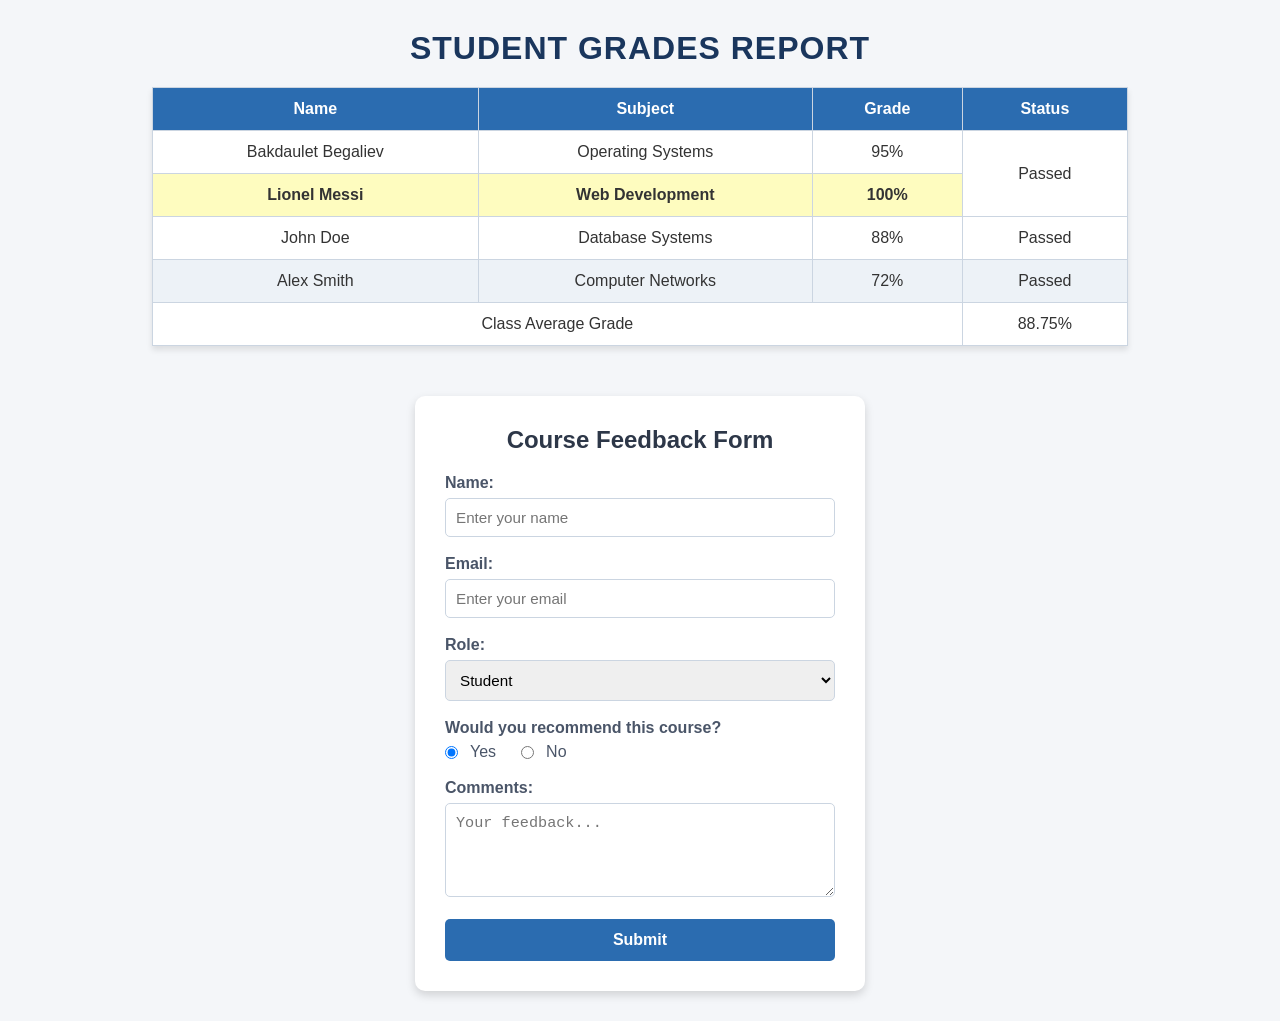
==== task4.html @ 6ca56bc2 "Task4: Table and form" ====
<!DOCTYPE html>
<html lang="en">
<head>
    <meta charset="UTF-8">
    <meta name="viewport" content="width=device-width, initial-scale=1.0">
    <title>Task 4: CSS Table and Form</title>
    <link rel="stylesheet" href="task4-styles.css">
</head>
<body>

    <h1 id="table-heading">Student Grades Report</h1>

    <table>
        <thead>
            <tr>
                <th>Name</th>
                <th>Subject</th>
                <th>Grade</th>
                <th>Status</th>
            </tr>
        </thead>
        <tbody>
            <tr>
                <td>Bakdaulet Begaliev</td>
                <td>Operating Systems</td>
                <td>95%</td>
                <td rowspan="2">Passed</td>
            </tr>
            <tr class="highlight-row">
                <td>Lionel Messi</td>
                <td>Web Development</td>
                <td>100%</td>
            </tr>
            <tr>
                <td>John Doe</td>
                <td>Database Systems</td>
                <td>88%</td>
                <td>Passed</td>
            </tr>
            <tr>
                <td>Alex Smith</td>
                <td>Computer Networks</td>
                <td>72%</td>
                <td>Passed</td>
            </tr>
            <tr>
                <td colspan="3">Class Average Grade</td>
                <td>88.75%</td>
            </tr>
        </tbody>
    </table>

    <div class="form-container">
        <form id="feedback-form">
            <h2>Course Feedback Form</h2>

            <div class="form-group">
                <label for="name">Name:</label>
                <input type="text" id="name" name="name" required placeholder="Enter your name">
            </div>

            <div class="form-group">
                <label for="email">Email:</label>
                <input type="email" id="email" name="email" required placeholder="Enter your email">
            </div>

            <div class="form-group">
                <label for="role">Role:</label>
                <select id="role" name="role">
                    <option value="student">Student</option>
                    <option value="teacher">Teacher</option>
                    <option value="other">Other</option>
                </select>
            </div>

            <div class="form-group">
                <label>Would you recommend this course?</label>
                <div class="radio-group">
                    <input type="radio" id="yes" name="recommend" value="yes" checked>
                    <label for="yes" class="radio-label">Yes</label>
                    <input type="radio" id="no" name="recommend" value="no">
                    <label for="no" class="radio-label">No</label>
                </div>
            </div>

            <div class="form-group">
                <label for="comments">Comments:</label>
                <textarea id="comments" name="comments" rows="4" placeholder="Your feedback..."></textarea>
            </div>

            <button type="submit" class="submit-btn">Submit</button>
        </form>
    </div>

</body>
</html>
---- task4-styles.css ----
* {
    box-sizing: border-box;
    margin: 0;
    padding: 0;
}

body {
    font-family: Arial, sans-serif;
    background-color: #f4f6f9;
    padding: 30px;
    color: #333;
}

#table-heading {
    text-align: center;
    color: #1a365d;
    margin-bottom: 20px;
    text-transform: uppercase;
    letter-spacing: 1px;
}

table {
    width: 80%;
    margin: 0 auto 50px auto;
    border-collapse: collapse;
    background-color: #ffffff;
    box-shadow: 0 4px 6px rgba(0, 0, 0, 0.1);
}

th, td {
    border: 1px solid #cbd5e1;
    padding: 12px 15px;
    text-align: center;
}

th {
    background-color: #2b6cb0;
    color: #ffffff;
    font-size: 1rem;
}

tbody tr:nth-child(even) {
    background-color: #edf2f7;
}

.highlight-row {
    background-color: #fefcbf !important;
    font-weight: bold;
}

.form-container {
    width: 450px;
    margin: 0 auto;
    background-color: #ffffff;
    padding: 30px;
    border-radius: 10px;
    box-shadow: 0 4px 10px rgba(0, 0, 0, 0.15);
}

#feedback-form h2 {
    text-align: center;
    margin-bottom: 20px;
    color: #2d3748;
}

.form-group {
    margin-bottom: 18px;
}

label {
    display: block;
    font-weight: bold;
    margin-bottom: 6px;
    color: #4a5568;
}

input[type="text"],
input[type="email"],
select,
textarea {
    width: 100%;
    padding: 10px;
    border: 1px solid #cbd5e1;
    border-radius: 5px;
    font-size: 0.95rem;
}

.radio-group {
    display: flex;
    align-items: center;
    gap: 10px;
}

.radio-group input[type="radio"] {
    margin-right: 2px;
}

.radio-label {
    font-weight: normal;
    margin-bottom: 0;
    margin-right: 15px;
}

.submit-btn {
    width: 100%;
    background-color: #2b6cb0;
    color: #ffffff;
    padding: 12px;
    border: none;
    border-radius: 5px;
    font-size: 1rem;
    font-weight: bold;
    cursor: pointer;
    transition: background-color 0.3s ease;
}

.submit-btn:hover {
    background-color: #2c5282;
}
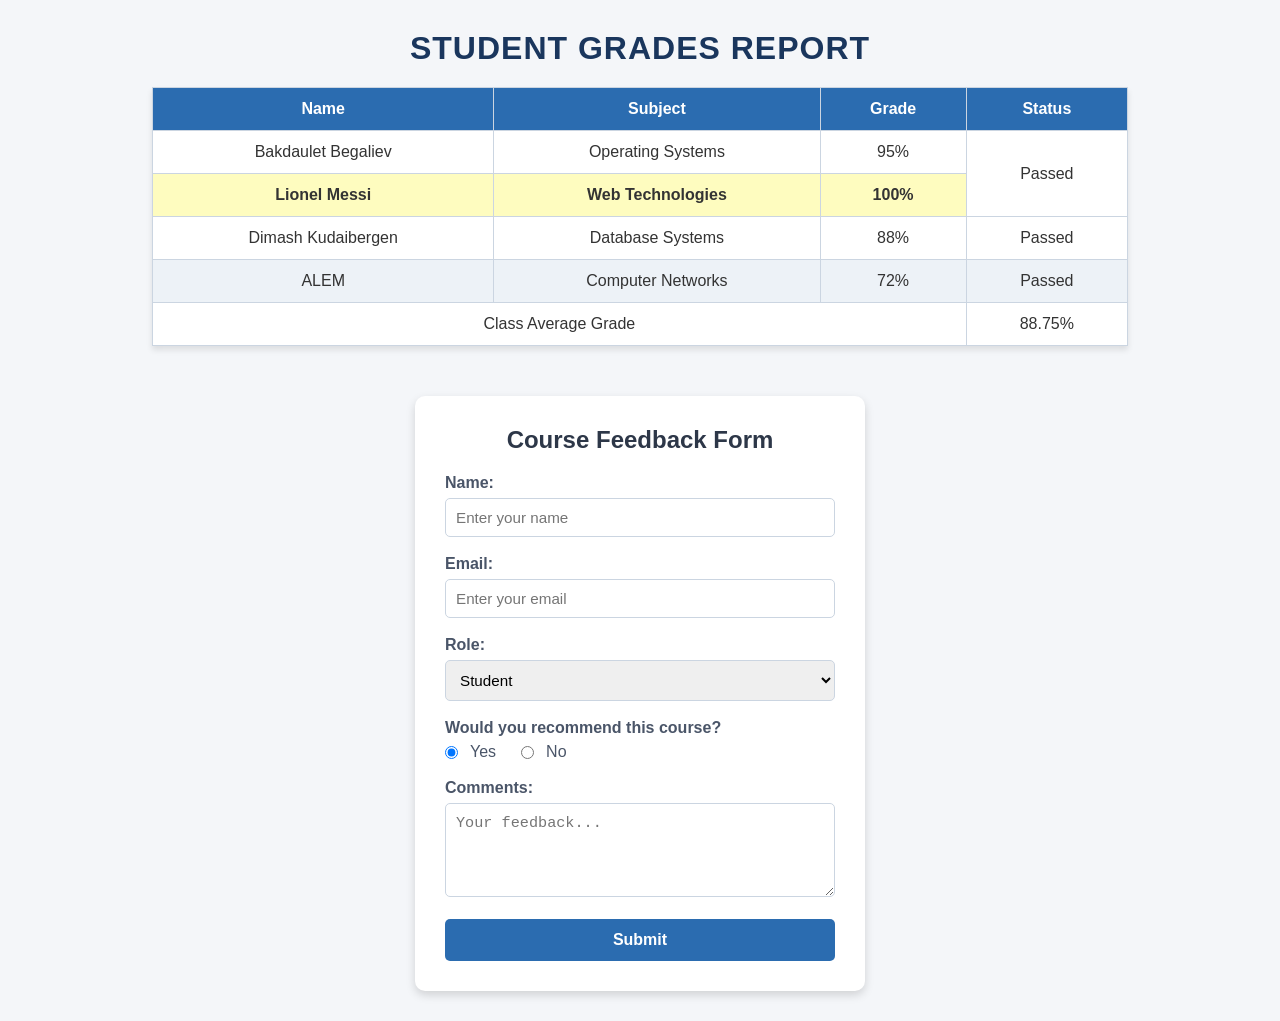
==== commit d2f51d9a: "Fixed Layout" ====
--- a/task4.html
+++ b/task4.html
@@ -28,17 +28,17 @@
             </tr>
             <tr class="highlight-row">
                 <td>Lionel Messi</td>
-                <td>Web Development</td>
+                <td>Web Technologies</td>
                 <td>100%</td>
             </tr>
             <tr>
-                <td>John Doe</td>
+                <td>Dimash Kudaibergen</td>
                 <td>Database Systems</td>
                 <td>88%</td>
                 <td>Passed</td>
             </tr>
             <tr>
-                <td>Alex Smith</td>
+                <td>ALEM</td>
                 <td>Computer Networks</td>
                 <td>72%</td>
                 <td>Passed</td>
